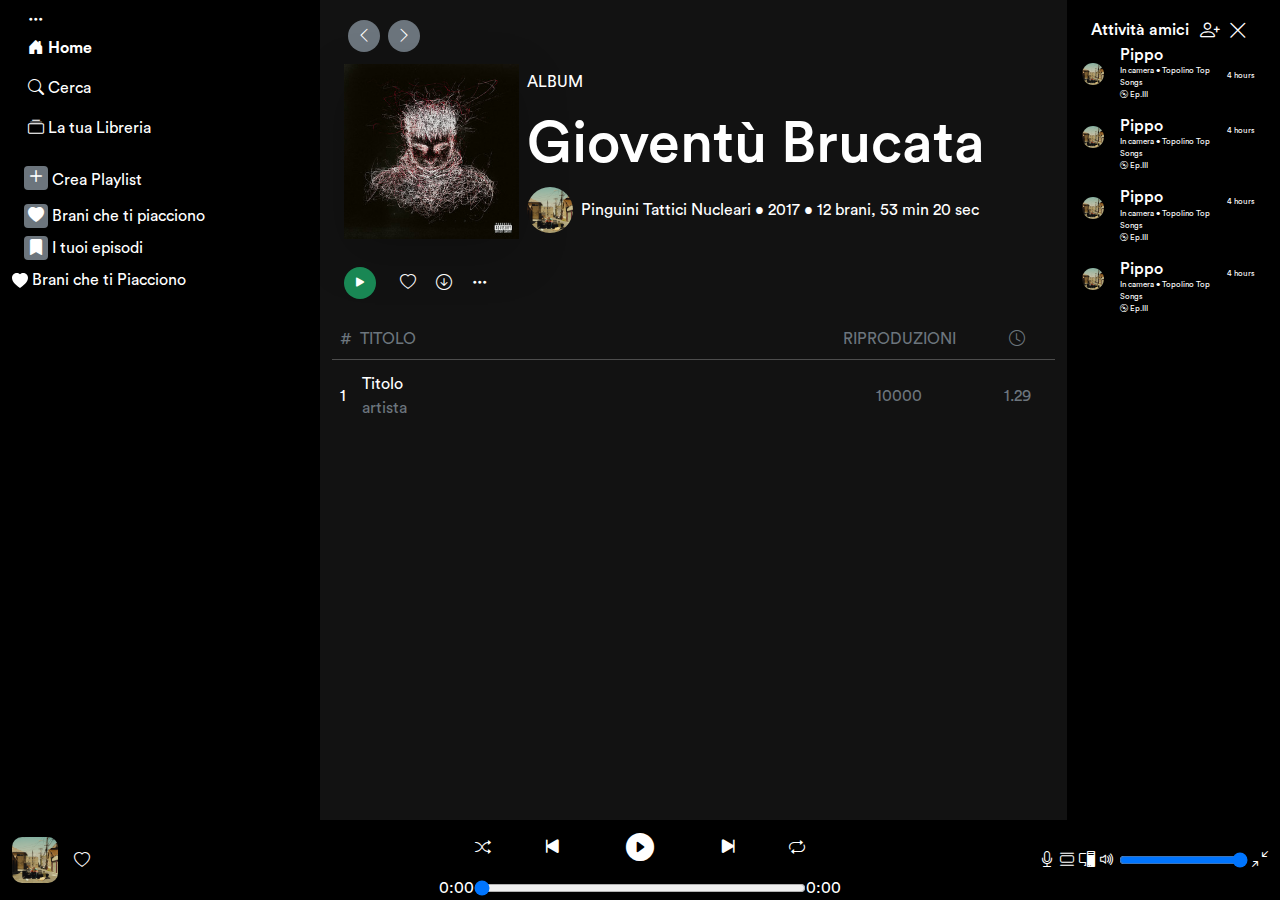
==== album.html @ 93566327 "Commit" ====
<!DOCTYPE html>
<html lang="en">
  <head>
    <meta charset="UTF-8" />
    <meta name="viewport" content="width=device-width, initial-scale=1.0" />
    <title>Album</title>
    <link rel="icon" href="assets/imgs/favicon.svg" type="image/svg+xml" />
    <link
      href="https://cdn.jsdelivr.net/npm/bootstrap@5.3.3/dist/css/bootstrap.min.css"
      rel="stylesheet"
      integrity="sha384-QWTKZyjpPEjISv5WaRU9OFeRpok6YctnYmDr5pNlyT2bRjXh0JMhjY6hW+ALEwIH"
      crossorigin="anonymous"
    />
    <link
      rel="stylesheet"
      href="https://cdn.jsdelivr.net/npm/bootstrap-icons@1.11.3/font/bootstrap-icons.min.css"
    />
    <link rel="stylesheet" href="assets/css/circular-font.css" />
    <link rel="stylesheet" href="assets/css/style.css" />
  </head>

  <body>
    <div class="container-fluid row p-0 m-auto d-flex">
      <aside class="col-12 col-lg-3 order-1 order-lg-0 navigation">
        <nav>
          <div
            class="container d-flex flex-row flex-lg-column justify-content-evenly align-items-center align-items-lg-start my-2 hover"
          >
            <p class="d-none d-lg-block">
              <i class="bi bi-three-dots p-1"></i>
            </p>
            <a
              href="index.html"
              class="px-2 px-lg-0 m-0 mb-lg-2 fw-bold text-decoration-none text-white d-flex flex-column flex-lg-row justify-content-center align-items-center"
            >
              <i class="bi bi-house-door-fill p-1" aria-current="page"></i>
              <span>Home</span>
            </a>
            <a
              href="search.html"
              class="px-2 px-lg-0 m-0 mb-lg-2 text-decoration-none text-white d-flex flex-column flex-lg-row justify-content-center align-items-center"
            >
              <i class="bi bi-search p-1"></i>Cerca
            </a>
            <p
              class="px-2 px-lg-0 m-0 mb-lg-2 d-flex flex-column flex-lg-row justify-content-center align-items-center"
            >
              <i class="bi bi-collection p-1"></i>
              <span>La tua Libreria</span>
            </p>
          </div>
          <div class="container d-none d-lg-block mt-2 hover">
            <p class="mb-2">
              <i
                class="bi bi-plus bg-secondary border-0 rounded-1 text-white fs-4"
              ></i>
              <span>Crea Playlist</span>
            </p>
            <p class="mb-2">
              <i
                class="bi bi-heart-fill bg-secondary border-0 rounded-1 text-white p-1 fs-6"
              ></i>
              Brani che ti piacciono
            </p>
            <p class="mb-2">
              <i
                class="bi bi-bookmark-fill bg-secondary border-0 rounded-1 text-white p-1 fs-6"
              ></i>
              I tuoi episodi
            </p>
          </div>
        </nav>
        <div id="savedPlaylistContainer">
          <p>
            <svg
              xmlns="http://www.w3.org/2000/svg"
              width="16"
              height="16"
              fill="currentColor"
              class="bi bi-heart-fill"
              viewBox="0 0 16 16"
            >
              <path
                fill-rule="evenodd"
                d="M8 1.314C12.438-3.248 23.534 4.735 8 15-7.534 4.736 3.562-3.248 8 1.314"
              />
            </svg>
            Brani che ti Piacciono
          </p>
          <ul id="savedPlaylistItems"></ul>
        </div>
      </aside>
      <main id="wrapperCentral" class="col-12 col-lg-7 order-0 order-lg-1 pt-3">
        <div class="container-fluid">
          <div class="d-none d-lg-flex mb-2">
            <!-- Freccie main -->
            <p class="m-1 bg-secondary rounded-5 p-1 px-2">
              <i class="bi bi-chevron-left"></i>
            </p>
            <p class="m-1 bg-secondary rounded-5 p-1 px-2">
              <i class="bi bi-chevron-right"></i>
            </p>
          </div>
          <div class="d-flex flex-column flex-lg-row align-items-lg-center">
            <!-- Titolo album -->
            <div id="albumImg" class="row col-lg-3 m-0">
              <i class="bi bi-arrow-left col-2 d-lg-none"></i>
              <img
                src="assets/imgs/main/image-1.jpg"
                alt=""
                class="col-8 shadow-lg p-0"
              />
              <p class="col-2 d-lg-none"></p>
            </div>
            <div id="albumTitle" class="col-lg-9 ps-2">
              <p class="d-none d-lg-block">ALBUM</p>
              <h3 class="mt-3 order-2">Gioventù Brucata</h3>
              <div
                class="d-flex flex-column flex-lg-row align-items-lg-center infoAlbum"
              >
                <div class="d-flex align-items-center">
                  <img
                    src="assets/imgs/main/image-12.jpg"
                    alt=""
                    class="rounded-5"
                  />
                  <p class="ms-2">Pinguini Tattici Nucleari</p>
                </div>
                <div class="d-flex">
                  <p class="text-secondary d-lg-none">Album • 2017</p>
                  <p class="d-none d-lg-block order-3">
                    &nbsp;• 2017 • 12 brani, 53 min 20 sec
                  </p>
                </div>
              </div>
            </div>
          </div>
          <div
            class="d-flex justify-content-between justify-content-lg-start mt-2 py-4"
          >
            <div class="order-lg-2">
              <i class="bi bi-heart pe-2 ps-lg-4"></i>
              <i class="bi bi-arrow-down-circle px-2"></i>
              <i class="bi bi-three-dots-vertical d-lg-none px-2"></i>
              <i class="bi bi-three-dots d-none d-lg-inline px-2"></i>
            </div>
            <div class="order-lg-1">
              <i class="bi bi-shuffle d-lg-none mx-2"></i>
              <i class="bi bi-play-fill p-2 bg-success rounded-5"></i>
            </div>
          </div>
        </div>
        <div class="d-none d-lg-flex text-secondary px-2 py-2">
          <div class="col-8 d-flex">
            <p class="d-none d-lg-block pe-2">#</p>
            <p class="">TITOLO</p>
          </div>
          <p class="col-3 text-center">RIPRODUZIONI</p>
          <p class="col-1 text-center"><i class="bi bi-clock"></i></p>
        </div>
        <hr class="m-0 d-none d-lg-block" />
        <div class="mt-1 px-2">
          <div class="d-flex align-items-center py-2">
            <div class="col-11 col-lg-8 d-flex align-items-center">
              <p class="d-none d-lg-block pe-3">1</p>
              <div>
                <p>Titolo</p>
                <p class="text-secondary">artista</p>
              </div>
            </div>
            <p class="text-secondary col-3 d-none d-lg-block text-center">
              10000
            </p>
            <p class="text-secondary col-1 d-none d-lg-block text-center">
              1.29
            </p>
            <p class="text-secondary col-1 d-lg-none">
              <i class="bi bi-three-dots-vertical"></i>
            </p>
          </div>
        </div>
      </main>
      <div id="player" class="d-flex justify-content-center px-0">
        <div id="playerNav" class="container-fluid row rounded-3 bg-dark">
          <div id="trackInfo" class="col-9 col-lg-4 d-flex align-items-center">
            <div id="albumCover" class="">
              <img
                src="assets/imgs/main/image-12.jpg"
                alt=""
                class="rounded-5"
              />
            </div>
            <div id="track" class="ms-2 d-lg-none w-100">
              <h5 id="title" class="m-0 fs-6"></h5>
            </div>
            <div id="trackLg" class="ms-2 d-none d-lg-flex">
              <div>
                <h5 id="titleLg" class="m-0"></h5>
                <p id="artistLg"></p>
              </div>
              <div class="d-flex align-items-end ms-2">
                <i
                  class="bi bi-heart filledHeart text-white d-flex align-items-center"
                ></i>
              </div>
            </div>
          </div>
          <div
            id="buttons"
            class="col-3 d-flex justify-content-end align-items-center d-lg-none"
          >
            <button class="btn text-white fs-1 p-1">
              <i
                class="bi bi-pc-display btn text-white fs-4 p-2 d-flex align-items-center"
              ></i>
            </button>
            <button class="btn text-white fs-1 p-1">
              <i
                class="bi bi-heart-fill filledHeart text-white fs-4 p-2 d-flex align-items-center"
              ></i>
            </button>
            <button class="btn text-white fs-1 p-1">
              <i
                class="bi bi-play-fill p-1 d-flex align-items-center"
                id="playPause"
              ></i>
            </button>
          </div>
          <div id="playerBar" class="col-4 d-none d-lg-block">
            <div class="player-btns d-flex flex-column">
              <div
                class="controls d-flex justify-content-evenly align-items-center"
              >
                <i class="bi bi-shuffle fs-6"></i>
                <i class="bi bi-skip-start-fill btn text-white fs-4"></i>
                <button class="btn">
                  <i
                    class="bi bi-play-circle-fill play-pause text-white fs-3"
                  ></i>
                </button>
                <i class="bi bi-skip-end-fill btn text-white fs-4"></i>
                <i class="bi bi-repeat fs-6"></i>
              </div>
            </div>
          </div>
          <div
            id="playerBtns"
            class="col-4 d-none d-lg-flex align-items-center justify-content-end"
          >
            <div class="extras d-flex w-auto justify-content-between">
              <i class="bi bi-mic"></i>
              <i class="bi bi-view-list ms-1"></i>
              <i class="bi bi-pc-display ms-1"></i>
              <i class="bi bi-volume-up ms-1"></i>
              <input
                type="range"
                class="volume-control ms-1"
                min="0"
                max="100"
                value="100"
              />
              <i
                id="expandeCollapse"
                class="bi bi-arrows-angle-contract ms-1"
              ></i>
            </div>
          </div>
        </div>
      </div>
      <aside
        id="asideFriends"
        class="d-none d-lg-block col-2 order-2 order-lg-2 mt-3"
      >
        <div
          class="container-fluid d-flex d-lg-block d-xl-flex justify-content-between"
        >
          <div class="d-flex justify-content-end align-items-center">
            <h6 class="m-0">Attività amici</h6>
          </div>
          <div id="asideIcons" class="d-flex justify-content-end">
            <i class="bi bi-person-plus fs-5"></i>
            <i id="closeBtn" class="bi bi-x-lg mx-2 fs-5"></i>
          </div>
        </div>
        <div>
          <div class="row">
            <div class="col-3 d-flex justify-content-center align-items-center">
              <img
                src="assets/imgs/main/image-12.jpg"
                alt=""
                class="img-fluid w-75 rounded-5"
              />
            </div>
            <div class="col-6 infos">
              <h6>Pippo</h6>
              <p>In camera • Topolino Top Songs</p>
              <p><i class="bi bi-disc"></i> Ep.III</p>
            </div>
            <div class="col-3 infos mt-4 p-0">4 hours</div>
          </div>
          <div class="row">
            <div class="col-3 d-flex justify-content-center align-items-center">
              <img
                src="assets/imgs/main/image-12.jpg"
                alt=""
                class="img-fluid w-75 rounded-5"
              />
            </div>
            <div class="col-6 infos mt-3">
              <h6>Pippo</h6>
              <p>In camera • Topolino Top Songs</p>
              <p><i class="bi bi-disc"></i> Ep.III</p>
            </div>
            <div class="col-3 infos mt-4 p-0">4 hours</div>
          </div>
          <div class="row">
            <div class="col-3 d-flex justify-content-center align-items-center">
              <img
                src="assets/imgs/main/image-12.jpg"
                alt=""
                class="img-fluid w-75 rounded-5"
              />
            </div>
            <div class="col-6 infos mt-3">
              <h6>Pippo</h6>
              <p>In camera • Topolino Top Songs</p>
              <p><i class="bi bi-disc"></i> Ep.III</p>
            </div>
            <div class="col-3 infos mt-4 p-0">4 hours</div>
          </div>
          <div class="row">
            <div class="col-3 d-flex justify-content-center align-items-center">
              <img
                src="assets/imgs/main/image-12.jpg"
                alt=""
                class="img-fluid w-75 rounded-5"
              />
            </div>
            <div class="col-6 infos mt-3">
              <h6>Pippo</h6>
              <p>In camera • Topolino Top Songs</p>
              <p><i class="bi bi-disc"></i> Ep.III</p>
            </div>
            <div class="col-3 infos mt-4 p-0">4 hours</div>
          </div>
        </div>
      </aside>
    </div>

    <script
      src="https://cdn.jsdelivr.net/npm/bootstrap@5.3.3/dist/js/bootstrap.bundle.min.js"
      integrity="sha384-YvpcrYf0tY3lHB60NNkmXc5s9fDVZLESaAA55NDzOxhy9GkcIdslK1eN7N6jIeHz"
      crossorigin="anonymous"
    ></script>
    <script src="assets/js/favorites.js"></script>
    <script src="assets/js/player.js"></script>
    <script src="assets/js/closeAside.js"></script>
  </body>
</html>
---- assets/css/circular-font.css ----
@font-face {
  font-family: "Circular";
  src: url(../fonts/CircularStd-Light.otf);
  font-weight: 300;
  font-style: normal;
}
@font-face {
  font-family: "Circular";
  src: url(../fonts/CircularStd-LightItalic.otf);
  font-weight: 300;
  font-style: italic;
}
@font-face {
  font-family: "Circular";
  src: url(../fonts/CircularStd-Book.otf);
  font-weight: 400;
  font-style: normal;
}
@font-face {
  font-family: "Circular";
  src: url(../fonts/CircularStd-BookItalic.otf);
  font-weight: 400;
  font-style: italic;
}
@font-face {
  font-family: "Circular";
  src: url(../fonts/CircularStd-Medium.otf);
  font-weight: 500;
  font-style: normal;
}
@font-face {
  font-family: "Circular";
  src: url(../fonts/CircularStd-MediumItalic.otf);
  font-weight: 500;
  font-style: italic;
}
@font-face {
  font-family: "Circular";
  src: url(../fonts/CircularStd-MediumItalic.otf);
  font-weight: 500;
  font-style: italic;
}
@font-face {
  font-family: "Circular";
  src: url(../fonts/CircularStd-Bold.otf);
  font-weight: 700;
  font-style: normal;
}
@font-face {
  font-family: "Circular";
  src: url(../fonts/CircularStd-BoldItalic.otf);
  font-weight: 700;
  font-style: italic;
}
@font-face {
  font-family: "Circular";
  src: url(../fonts/CircularStd-Black.otf);
  font-weight: 900;
  font-style: normal;
}
@font-face {
  font-family: "Circular";
  src: url(../fonts/CircularStd-BlackItalic.otf);
  font-weight: 900;
  font-style: italic;
}
---- assets/css/style.css ----
* {
  box-sizing: border-box;
}

html,
body {
  font-family: 'circular';
  background-color: black;
  color: white;
}

html,
body,
p {
  margin: 0;
  padding: 0;
}

.hover p:hover,
.hover a:hover {
  font-weight: bolder;
  transform: scale(1.1);
  cursor: pointer;
}

.hover i:hover {
  color: grey;
  cursor: pointer;
}

#dropdownBtn {
  background-color: #00000022 !important;
}

#dropdownBtn img {
  width: 30px;
  height: 30px;
  border-radius: 50%;
}

.dropdown-menu li a:hover {
  color: #000000 !important;
}

@media screen and (max-width: 991px) {
  .navigation {
    padding: 0;
    position: fixed;
    bottom: 0;
    height: 85px;
    z-index: 1;
  }

  nav {
    background-color: #000000;
    background: linear-gradient(#0000006e, #000000);
    margin: 0;
    height: 70px;
  }

  #player {
    height: 60px;
    position: fixed;
    bottom: 85px;
  }

  #playerBar {
    background-color: #2c2c2c !important;
    height: 60px;
  }

  .bi-house-door-fill,
  .bi-search,
  .bi-collection {
    font-size: 1.3em;
  }
}

@media screen and (min-width: 992px) {
  #mainContainer {
    height: 100vh;
    overflow: hidden;
  }

  #playerNav {
    height: 80px;
    background-color: #000000 !important;
    padding: 0;
    border-radius: 0 !important;
  }

  /* Left aside (navigation) */
  aside.navigation {
    left: 0;
    z-index: 10;
  }

  /* Right aside (friends activity) */
  aside:not(.navigation) {
    right: 0;
  }

  .trackInfo {
    font-size: 0.8em;
  }

  main {
    height: 100vh;
    overflow-y: auto;
    scroll-behavior: smooth;
    padding-bottom: 80px;
  }

  #randomSong {
    background: linear-gradient(
      to top right,
      rgba(0, 0, 0, 0.9) 0%,
      rgba(106, 106, 106, 0.7) 50%,
      rgba(255, 255, 255, 0.9) 100%
    );
    background-size: 400% 400%;
    border-radius: 10px;
    animation: gradientFlow 15s ease infinite;
    padding: 15px;
    margin: 15px 0 !important;
    box-shadow: 0 10px 25px rgba(0, 0, 0, 0.3);
    transition: all 0.3s ease;
  }

  @keyframes gradientFlow {
    0% {
      background-position: 0% 50%;
    }
    50% {
      background-position: 100% 50%;
    }
    100% {
      background-position: 0% 50%;
    }
  }

  #player {
    position: fixed;
    bottom: 0;
    left: 0;
    right: 0;
    z-index: 20;
  }

  main::-webkit-scrollbar {
    width: 10px;
  }

  main::-webkit-scrollbar-track {
    background: #1a1a1a;
  }

  main::-webkit-scrollbar-thumb {
    background: #404040;
    border-radius: 5px;
  }

  main::-webkit-scrollbar-thumb:hover {
    background: #555;
  }

  #albumCover img {
    border-radius: 10px !important;
  }

  #albumImg img {
    min-width: 100%;
  }
  #albumTitle h3 {
    font-size: 3em;
  }
}

@media screen and (min-width: 1200px) {
  #albumTitle h3 {
    font-size: 3.6em;
  }
}
#BgArtistImg {
  background-image: url('https://cdn-images.dzcdn.net/images/artist/71eeb9e2eeb375df35a3c0654a5a01ab/1000x1000-000000-80-0-0.jpg');
  background-size: 100%;
  background-position: center;
  background-repeat: no-repeat;
}

main {
  background-color: #121212;
}

.cardDiv:hover {
  background-color: #1d1c1c;
  cursor: pointer;
}

.imgsDiv {
  min-width: 82px;
  max-width: 100px;

  min-height: 82px;
  max-height: 100px;
}

#albumCover img {
  max-width: 46px;
}

#track {
  overflow: hidden;
}

#title {
  display: inline-block;
  white-space: nowrap;
  position: relative;
  animation: scroll-text 10s linear 1.5;
}

@keyframes scroll-text {
  from {
    transform: translateX(200%);
  }
  to {
    transform: translateX(-200%);
  }
}

#playPause:hover,
.bi-pc-display:hover,
.bi-heart-fill:hover {
  background-color: #2c2c2c;
}

/*ALBUM*/
#albumCover img,
#albumTitle img {
  max-width: 46px;
}

@media screen and (min-width: 768px) {
  #albumImg img {
    max-width: 70%;
  }
}

@media screen and (min-width: 992px) {
  #albumImg img {
    min-width: 100%;
  }
}

main {
  overflow: scroll auto;
}

#asideIcons i:hover {
  cursor: pointer;
  color: #8a8a8a;
}

.infos {
  font-size: 0.5em;
  padding: 0;
}

.infos h6 {
  margin: 0;
}

/*SEARCH*/

.searchImg {
  transform: rotate(20deg);
  max-width: 40%;
  border-radius: 10px;
  margin-right: -20px;
}

.searchDiv {
  margin-bottom: 140px;
}

/*ARTIST*/
#bgArtistImg {
  height: 40vh;
}

#bgArtistImg img {
  width: 100%;
  height: 100%;
  object-fit: cover;
  filter: brightness(50%);
}

#chevron {
  top: 16px;
  position: absolute;
  left: 16px;
  z-index: 1;
}

.artistInfo {
  margin-top: 200px;
  width: 100%;
  position: absolute;
  bottom: 16px;
  left: 16px;
}

@media screen and (min-width: 992px) {
  .artistInfo h1 {
    font-size: 40px;
  }
}

@media screen and (min-width: 1200px) {
  .artistInfo h1 {
    font-size: 54px;
  }
}

.imgArtist {
  max-width: 56px;
}

#heartArtist {
  right: -5px;
  bottom: -10px;
  border-radius: 50%;
  width: 30px;
  height: 30px;
}

input[type='text'] {
  border: none;
  outline: none;
  background-color: transparent;
}
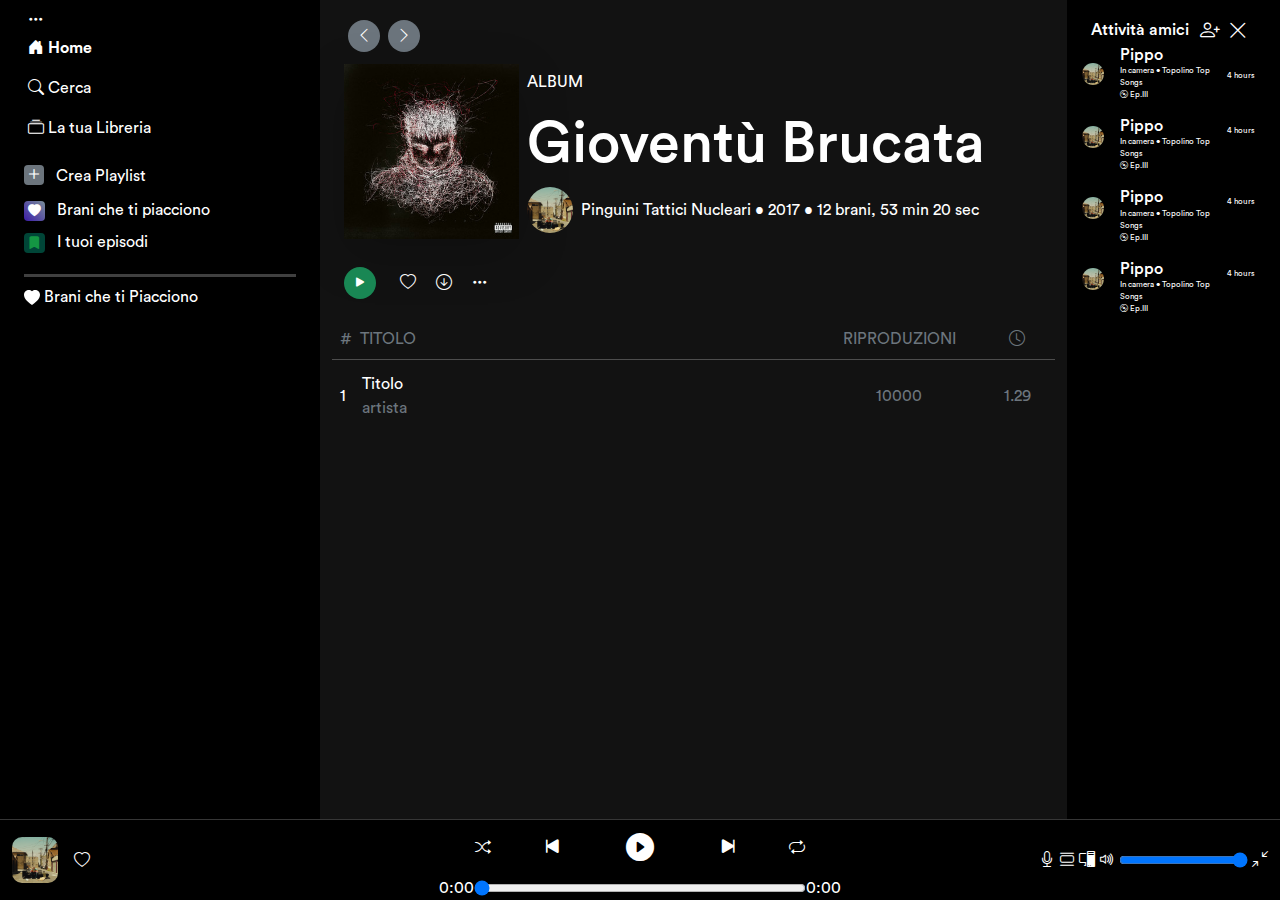
==== commit cd62283f: "Commit" ====
--- a/album.html
+++ b/album.html
@@ -52,25 +52,24 @@
           <div class="container d-none d-lg-block mt-2 hover">
             <p class="mb-2">
               <i
-                class="bi bi-plus bg-secondary border-0 rounded-1 text-white fs-4"
+                class="bi bi-plus bg-secondary border-0 rounded-1 text-white fs-5 me-2"
               ></i>
               <span>Crea Playlist</span>
             </p>
             <p class="mb-2">
               <i
-                class="bi bi-heart-fill bg-secondary border-0 rounded-1 text-white p-1 fs-6"
+                class="bi bi-heart-fill border-0 rounded-1 text-white p-1 me-2 favoritesSong"
               ></i>
               Brani che ti piacciono
             </p>
             <p class="mb-2">
-              <i
-                class="bi bi-bookmark-fill bg-secondary border-0 rounded-1 text-white p-1 fs-6"
-              ></i>
+              <i class="bi bi-bookmark-fill border-0 rounded-1 p-1 me-2"></i>
               I tuoi episodi
             </p>
           </div>
         </nav>
         <div id="savedPlaylistContainer">
+          <hr class="text-white m-0 mb-2 border-3" />
           <p>
             <svg
               xmlns="http://www.w3.org/2000/svg"
@@ -87,7 +86,7 @@
             </svg>
             Brani che ti Piacciono
           </p>
-          <ul id="savedPlaylistItems"></ul>
+          <ul id="savedPlaylistItems" class="mt-2 p-0"></ul>
         </div>
       </aside>
       <main id="wrapperCentral" class="col-12 col-lg-7 order-0 order-lg-1 pt-3">
--- a/assets/css/style.css
+++ b/assets/css/style.css
@@ -40,6 +40,42 @@
 
 .dropdown-menu li a:hover {
   color: #000000 !important;
+}
+.card-title {
+  overflow: hidden;
+  display: -webkit-box;
+  -webkit-line-clamp: 3;
+  -webkit-box-orient: vertical;
+  text-overflow: ellipsis;
+}
+.card {
+  height: 300px;
+}
+
+#savedPlaylistContainer {
+  padding: 12px;
+}
+
+.favoritesSong {
+  background: linear-gradient(45deg, #3b1ca8, #7b8f9a);
+}
+
+.bi-bookmark-fill {
+  color: #149643;
+  background-color: #004537;
+}
+
+.bi-bookmark-fill,
+.favoritesSong {
+  font-size: 0.8em;
+}
+.cardDiv {
+  height: 100px;
+}
+
+.imgsDiv {
+  width: 100px;
+  height: 100px;
 }
 
 @media screen and (max-width: 991px) {
@@ -89,13 +125,11 @@
     border-radius: 0 !important;
   }
 
-  /* Left aside (navigation) */
   aside.navigation {
     left: 0;
     z-index: 10;
   }
 
-  /* Right aside (friends activity) */
   aside:not(.navigation) {
     right: 0;
   }
@@ -141,6 +175,8 @@
 
   #player {
     position: fixed;
+    background-color: #121212;
+    border-top: 1px solid #363636;
     bottom: 0;
     left: 0;
     right: 0;
@@ -174,13 +210,16 @@
   #albumTitle h3 {
     font-size: 3em;
   }
-}
-
-@media screen and (min-width: 1200px) {
-  #albumTitle h3 {
-    font-size: 3.6em;
-  }
-}
+
+  .imgsDiv {
+    min-width: 60px;
+    max-width: 80px;
+
+    min-height: 60px;
+    max-height: 80px;
+  }
+}
+
 #BgArtistImg {
   background-image: url('https://cdn-images.dzcdn.net/images/artist/71eeb9e2eeb375df35a3c0654a5a01ab/1000x1000-000000-80-0-0.jpg');
   background-size: 100%;
@@ -340,3 +379,21 @@
   outline: none;
   background-color: transparent;
 }
+
+@media screen and (min-width: 1200px) {
+  #albumTitle h3 {
+    font-size: 3.6em;
+  }
+  .cardDiv {
+    height: 70px;
+    background-color: #2d2d2d;
+    border-radius: 5px;
+  }
+
+  .imgsDiv {
+    min-width: 50px;
+    max-width: 70px;
+    min-height: 50px;
+    max-height: 70px;
+  }
+}
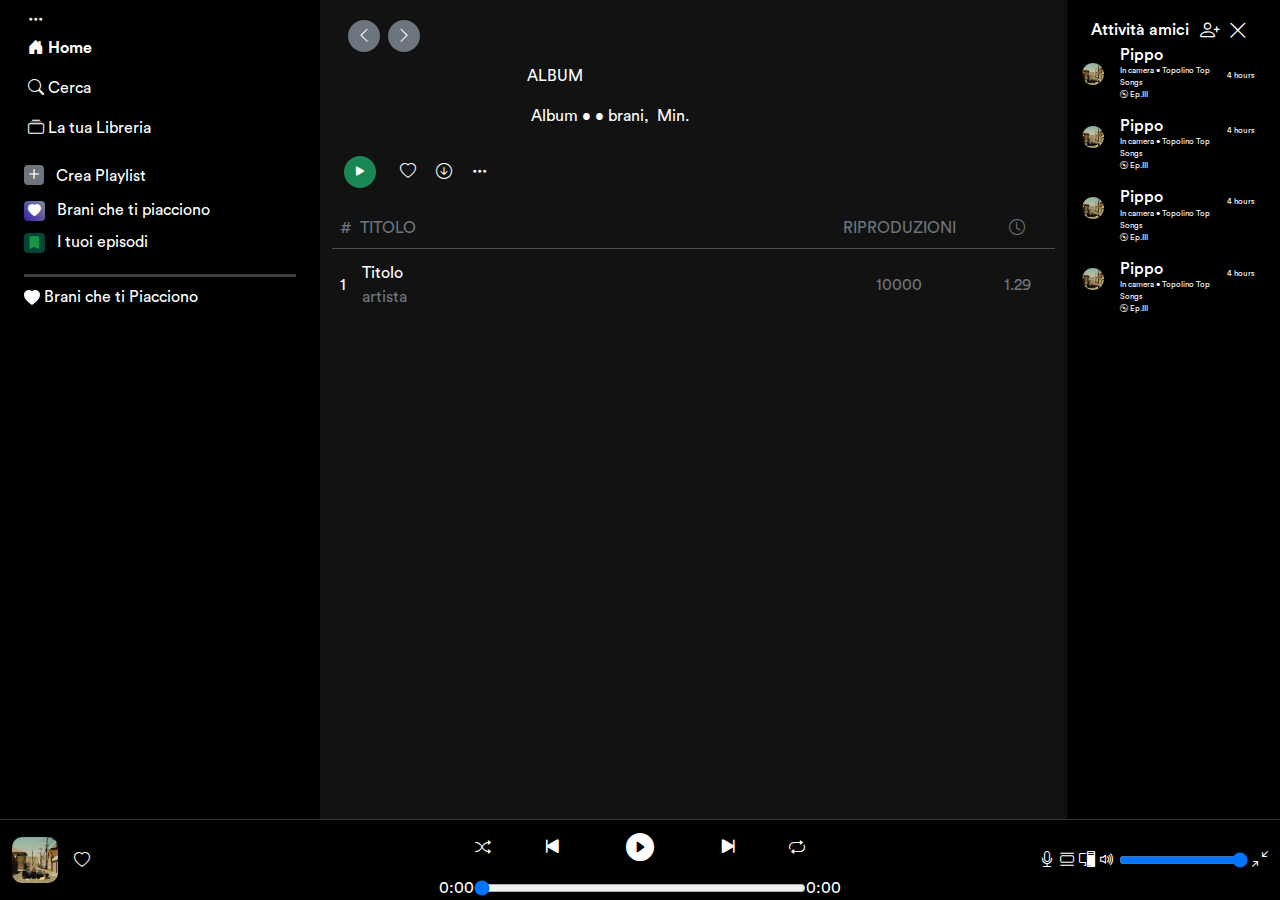
==== commit 07644711: "Commit" ====
--- a/album.html
+++ b/album.html
@@ -104,31 +104,27 @@
             <!-- Titolo album -->
             <div id="albumImg" class="row col-lg-3 m-0">
               <i class="bi bi-arrow-left col-2 d-lg-none"></i>
-              <img
-                src="assets/imgs/main/image-1.jpg"
-                alt=""
-                class="col-8 shadow-lg p-0"
-              />
+              <img id="albumImage" src="" alt="" class="col-8 shadow-lg p-0" />
               <p class="col-2 d-lg-none"></p>
             </div>
-            <div id="albumTitle" class="col-lg-9 ps-2">
+            <div id="albumInfo" class="col-lg-9 ps-2">
               <p class="d-none d-lg-block">ALBUM</p>
-              <h3 class="mt-3 order-2">Gioventù Brucata</h3>
-              <div
-                class="d-flex flex-column flex-lg-row align-items-lg-center infoAlbum"
-              >
+              <h3 id="albumTitle" class="mt-3 order-2"></h3>
+              <div class="infoAlbum">
                 <div class="d-flex align-items-center">
-                  <img
-                    src="assets/imgs/main/image-12.jpg"
-                    alt=""
-                    class="rounded-5"
-                  />
-                  <p class="ms-2">Pinguini Tattici Nucleari</p>
+                  <img id="artistImg" src="" alt="" class="rounded-5" />
+                  <p id="artistName" class="ms-2"></p>
                 </div>
-                <div class="d-flex">
-                  <p class="text-secondary d-lg-none">Album • 2017</p>
+                <div>
+                  <p class="text-secondary d-lg-none">
+                    Album • <span id="albumReleaseSm"></span>
+                  </p>
+
                   <p class="d-none d-lg-block order-3">
-                    &nbsp;• 2017 • 12 brani, 53 min 20 sec
+                    &nbsp;Album • <span id="albumReleaseLg"></span>
+                    <span id="albumReleaseLg"></span> •
+                    <span id="songsNum"></span> brani,
+                    <span id="albumDuration"></span>&nbsp;Min.
                   </p>
                 </div>
               </div>
@@ -138,7 +134,7 @@
             class="d-flex justify-content-between justify-content-lg-start mt-2 py-4"
           >
             <div class="order-lg-2">
-              <i class="bi bi-heart pe-2 ps-lg-4"></i>
+              <i class="heartIcon bi bi-heart pe-2 ps-lg-4"></i>
               <i class="bi bi-arrow-down-circle px-2"></i>
               <i class="bi bi-three-dots-vertical d-lg-none px-2"></i>
               <i class="bi bi-three-dots d-none d-lg-inline px-2"></i>
@@ -159,7 +155,7 @@
         </div>
         <hr class="m-0 d-none d-lg-block" />
         <div class="mt-1 px-2">
-          <div class="d-flex align-items-center py-2">
+          <div id="songsContainer" class="d-flex align-items-center py-2">
             <div class="col-11 col-lg-8 d-flex align-items-center">
               <p class="d-none d-lg-block pe-3">1</p>
               <div>
@@ -199,7 +195,7 @@
               </div>
               <div class="d-flex align-items-end ms-2">
                 <i
-                  class="bi bi-heart filledHeart text-white d-flex align-items-center"
+                  class="heartIcon bi bi-heart filledHeart text-white d-flex align-items-center"
                 ></i>
               </div>
             </div>
@@ -215,7 +211,7 @@
             </button>
             <button class="btn text-white fs-1 p-1">
               <i
-                class="bi bi-heart-fill filledHeart text-white fs-4 p-2 d-flex align-items-center"
+                class="heartIcon bi bi-heart-fill filledHeart text-white fs-4 p-2 d-flex align-items-center"
               ></i>
             </button>
             <button class="btn text-white fs-1 p-1">
@@ -353,6 +349,7 @@
     ></script>
     <script src="assets/js/favorites.js"></script>
     <script src="assets/js/player.js"></script>
+    <script src="assets/js/album.js"></script>
     <script src="assets/js/closeAside.js"></script>
   </body>
 </html>
--- a/assets/css/style.css
+++ b/assets/css/style.css
@@ -207,7 +207,7 @@
   #albumImg img {
     min-width: 100%;
   }
-  #albumTitle h3 {
+  #albumInfo h3 {
     font-size: 3em;
   }
 
@@ -276,7 +276,7 @@
 
 /*ALBUM*/
 #albumCover img,
-#albumTitle img {
+#albumInfo img {
   max-width: 46px;
 }
 
@@ -381,7 +381,7 @@
 }
 
 @media screen and (min-width: 1200px) {
-  #albumTitle h3 {
+  #albumInfo h3 {
     font-size: 3.6em;
   }
   .cardDiv {
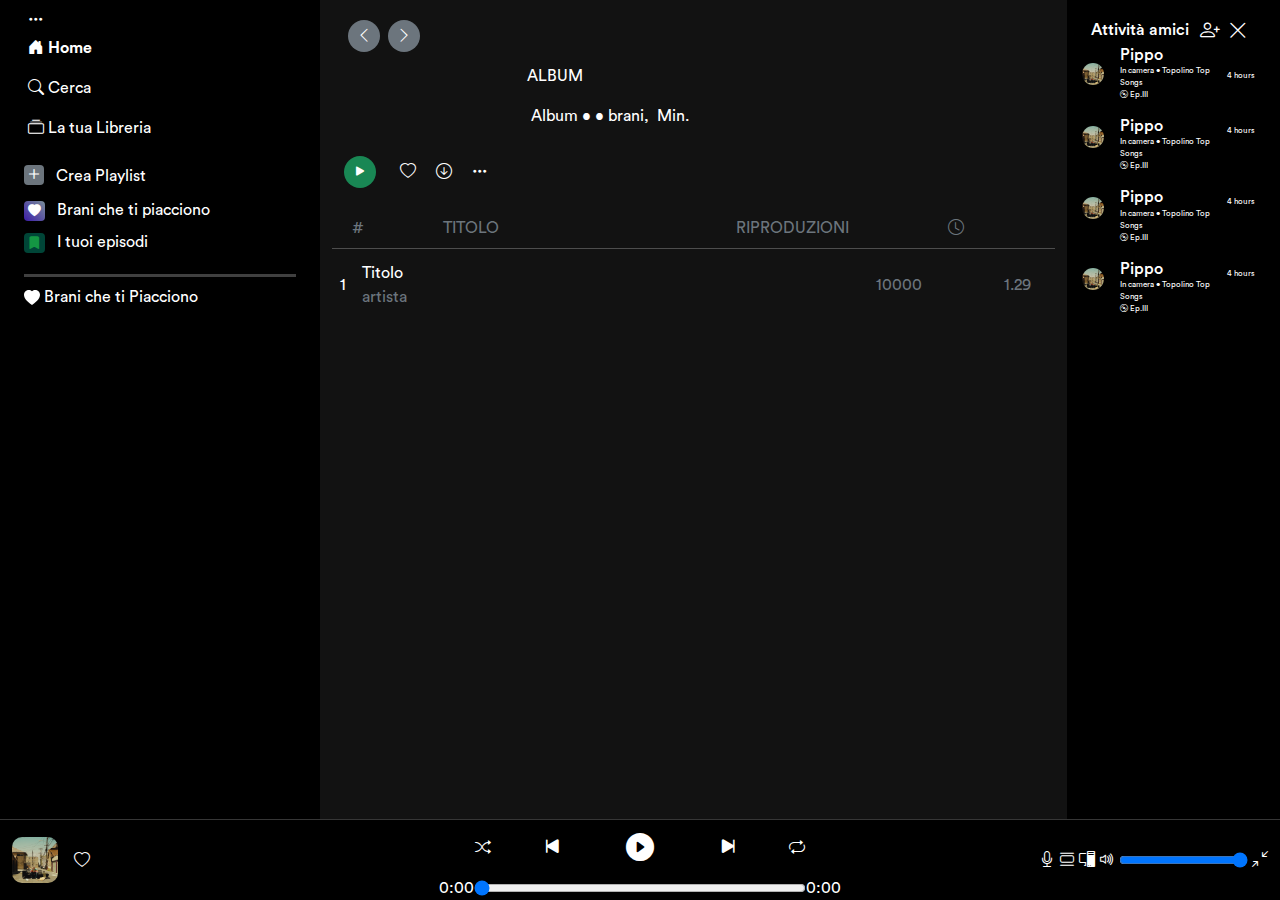
==== commit 8093b5de: "SCIANTALLLLL" ====
--- a/album.html
+++ b/album.html
@@ -146,12 +146,12 @@
           </div>
         </div>
         <div class="d-none d-lg-flex text-secondary px-2 py-2">
-          <div class="col-8 d-flex">
-            <p class="d-none d-lg-block pe-2">#</p>
-            <p class="">TITOLO</p>
-          </div>
-          <p class="col-3 text-center">RIPRODUZIONI</p>
-          <p class="col-1 text-center"><i class="bi bi-clock"></i></p>
+          <div class="col-7 row">
+            <p class="d-none d-lg-block ps-4 col-3">#</p>
+            <p class="col-9">TITOLO</p>
+          </div>
+          <p class="col-3 text-center pe-5">RIPRODUZIONI</p>
+          <p class="col-2 text-center pe-3"><i class="bi bi-clock"></i></p>
         </div>
         <hr class="m-0 d-none d-lg-block" />
         <div class="mt-1 px-2">
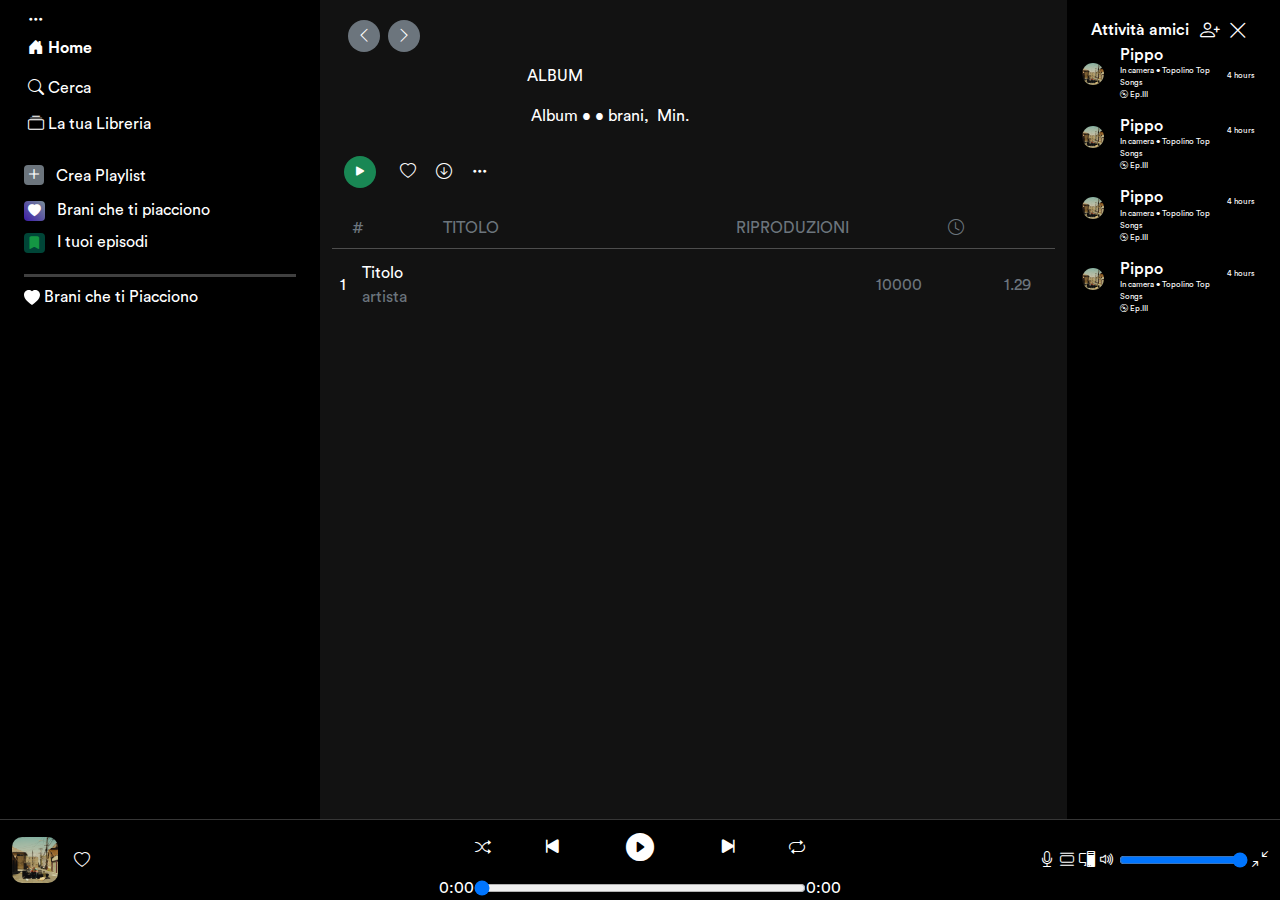
==== commit 2e3f0669: "Commit" ====
--- a/album.html
+++ b/album.html
@@ -45,8 +45,13 @@
             <p
               class="px-2 px-lg-0 m-0 mb-lg-2 d-flex flex-column flex-lg-row justify-content-center align-items-center"
             >
-              <i class="bi bi-collection p-1"></i>
-              <span>La tua Libreria</span>
+              <a
+                href="myLibrary.html"
+                class="px-2 px-lg-0 m-0 mb-lg-2 text-decoration-none text-white d-flex flex-column flex-lg-row justify-content-center align-items-center"
+              >
+                <i class="bi bi-collection px-1"></i>
+                <span>La tua Libreria</span>
+              </a>
             </p>
           </div>
           <div class="container d-none d-lg-block mt-2 hover">
@@ -141,7 +146,10 @@
             </div>
             <div class="order-lg-1">
               <i class="bi bi-shuffle d-lg-none mx-2"></i>
-              <i class="bi bi-play-fill p-2 bg-success rounded-5"></i>
+              <i
+                id="playAlbum"
+                class="bi bi-play-fill p-2 bg-success rounded-5"
+              ></i>
             </div>
           </div>
         </div>
--- a/assets/css/style.css
+++ b/assets/css/style.css
@@ -54,6 +54,27 @@
 
 #savedPlaylistContainer {
   padding: 12px;
+}
+#savedPlaylistItems {
+  height: 56vh;
+  overflow: scroll;
+}
+
+#savedPlaylistItems::-webkit-scrollbar {
+  width: 10px;
+}
+
+#savedPlaylistItems::-webkit-scrollbar-track {
+  background: #1a1a1a;
+}
+
+#savedPlaylistItems::-webkit-scrollbar-thumb {
+  background: #404040;
+  border-radius: 5px;
+}
+
+#savedPlaylistItems::-webkit-scrollbar-thumb:hover {
+  background: #555;
 }
 
 .favoritesSong {
@@ -109,6 +130,10 @@
   .bi-search,
   .bi-collection {
     font-size: 1.3em;
+  }
+
+  #artistContainer {
+    margin-bottom: 120px;
   }
 }
 
@@ -350,6 +375,33 @@
   left: 16px;
 }
 
+.durationAndListening {
+  font-size: 0.8em;
+}
+
+.track-item:hover {
+  background-color: rgba(255, 255, 255, 0.1);
+}
+
+.track-title:hover {
+  text-decoration: underline;
+}
+
+#trackInfo a {
+  text-decoration: none;
+}
+
+#trackInfo a:hover,
+.trackInfo:hover,
+.songTitleInAlbum:hover {
+  text-decoration: underline;
+}
+
+.trackInfo,
+.songTitleInAlbum {
+  cursor: pointer;
+}
+
 @media screen and (min-width: 992px) {
   .artistInfo h1 {
     font-size: 40px;
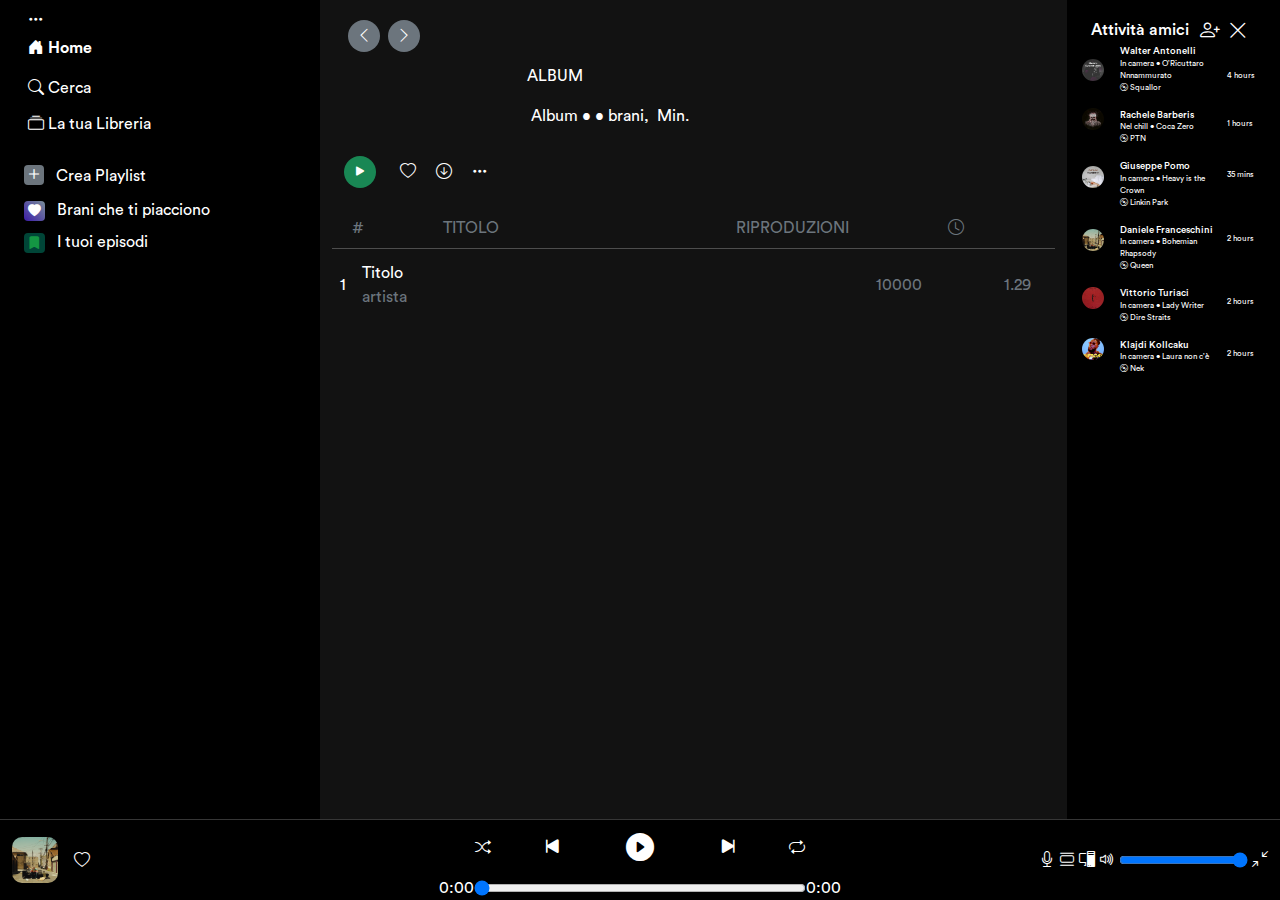
==== commit cd3f704a: "Ultimo Commit" ====
--- a/album.html
+++ b/album.html
@@ -61,7 +61,7 @@
               ></i>
               <span>Crea Playlist</span>
             </p>
-            <p class="mb-2">
+            <p class="mb-2 openCloseFav">
               <i
                 class="bi bi-heart-fill border-0 rounded-1 text-white p-1 me-2 favoritesSong"
               ></i>
@@ -73,7 +73,7 @@
             </p>
           </div>
         </nav>
-        <div id="savedPlaylistContainer">
+        <div id="savedPlaylistContainer" class="pe-0 d-none">
           <hr class="text-white m-0 mb-2 border-3" />
           <p>
             <svg
@@ -139,7 +139,7 @@
             class="d-flex justify-content-between justify-content-lg-start mt-2 py-4"
           >
             <div class="order-lg-2">
-              <i class="heartIcon bi bi-heart pe-2 ps-lg-4"></i>
+              <i class="albumHeart bi bi-heart pe-2 ps-lg-4"></i>
               <i class="bi bi-arrow-down-circle px-2"></i>
               <i class="bi bi-three-dots-vertical d-lg-none px-2"></i>
               <i class="bi bi-three-dots d-none d-lg-inline px-2"></i>
@@ -289,62 +289,92 @@
           <div class="row">
             <div class="col-3 d-flex justify-content-center align-items-center">
               <img
+                src="assets/imgs/main/image-3.jpg"
+                alt=""
+                class="img-fluid w-75 rounded-5"
+              />
+            </div>
+            <div class="col-6 infos">
+              <h6 class="friends">Walter Antonelli</h6>
+              <p>In camera • O'Ricuttaro Nnnammurato</p>
+              <p><i class="bi bi-disc"></i> Squallor</p>
+            </div>
+            <div class="col-3 infos mt-4 p-0">4 hours</div>
+          </div>
+          <div class="row">
+            <div class="col-3 d-flex justify-content-center align-items-center">
+              <img
+                src="assets/imgs/main/image-1.jpg"
+                alt=""
+                class="img-fluid w-75 rounded-5"
+              />
+            </div>
+            <div class="col-6 infos mt-3">
+              <h6 class="friends">Rachele Barberis</h6>
+              <p>Nel chill • Coca Zero</p>
+              <p><i class="bi bi-disc"></i> PTN</p>
+            </div>
+            <div class="col-3 infos mt-4 p-0">1 hours</div>
+          </div>
+          <div class="row">
+            <div class="col-3 d-flex justify-content-center align-items-center">
+              <img
+                src="assets/imgs/main/image-7.jpg"
+                alt=""
+                class="img-fluid w-75 rounded-5"
+              />
+            </div>
+            <div class="col-6 infos mt-3">
+              <h6 class="friends">Giuseppe Pomo</h6>
+              <p>In camera • Heavy is the Crown</p>
+              <p><i class="bi bi-disc"></i> Linkin Park</p>
+            </div>
+            <div class="col-3 infos mt-4 p-0">35 mins</div>
+          </div>
+          <div class="row">
+            <div class="col-3 d-flex justify-content-center align-items-center">
+              <img
                 src="assets/imgs/main/image-12.jpg"
                 alt=""
                 class="img-fluid w-75 rounded-5"
               />
             </div>
-            <div class="col-6 infos">
-              <h6>Pippo</h6>
-              <p>In camera • Topolino Top Songs</p>
-              <p><i class="bi bi-disc"></i> Ep.III</p>
-            </div>
-            <div class="col-3 infos mt-4 p-0">4 hours</div>
-          </div>
-          <div class="row">
-            <div class="col-3 d-flex justify-content-center align-items-center">
-              <img
-                src="assets/imgs/main/image-12.jpg"
-                alt=""
-                class="img-fluid w-75 rounded-5"
-              />
-            </div>
-            <div class="col-6 infos mt-3">
-              <h6>Pippo</h6>
-              <p>In camera • Topolino Top Songs</p>
-              <p><i class="bi bi-disc"></i> Ep.III</p>
-            </div>
-            <div class="col-3 infos mt-4 p-0">4 hours</div>
-          </div>
-          <div class="row">
-            <div class="col-3 d-flex justify-content-center align-items-center">
-              <img
-                src="assets/imgs/main/image-12.jpg"
-                alt=""
-                class="img-fluid w-75 rounded-5"
-              />
-            </div>
-            <div class="col-6 infos mt-3">
-              <h6>Pippo</h6>
-              <p>In camera • Topolino Top Songs</p>
-              <p><i class="bi bi-disc"></i> Ep.III</p>
-            </div>
-            <div class="col-3 infos mt-4 p-0">4 hours</div>
-          </div>
-          <div class="row">
-            <div class="col-3 d-flex justify-content-center align-items-center">
-              <img
-                src="assets/imgs/main/image-12.jpg"
-                alt=""
-                class="img-fluid w-75 rounded-5"
-              />
-            </div>
-            <div class="col-6 infos mt-3">
-              <h6>Pippo</h6>
-              <p>In camera • Topolino Top Songs</p>
-              <p><i class="bi bi-disc"></i> Ep.III</p>
-            </div>
-            <div class="col-3 infos mt-4 p-0">4 hours</div>
+            <div class="col-6 infos mt-3">
+              <h6 class="friends">Daniele Franceschini</h6>
+              <p>In camera • Bohemian Rhapsody</p>
+              <p><i class="bi bi-disc"></i> Queen</p>
+            </div>
+            <div class="col-3 infos mt-4 p-0">2 hours</div>
+          </div>
+          <div class="row">
+            <div class="col-3 d-flex justify-content-center align-items-center">
+              <img
+                src="assets/imgs/main/image-11.jpg"
+                alt=""
+                class="img-fluid w-75 rounded-5"
+              />
+            </div>
+            <div class="col-6 infos mt-3">
+              <h6 class="friends">Vittorio Turiaci</h6>
+              <p>In camera • Lady Writer</p>
+              <p><i class="bi bi-disc"></i> Dire Straits</p>
+            </div>
+            <div class="col-3 infos mt-4 p-0">2 hours</div>
+          </div>
+          <div class="row">
+            <div class="col-3 d-flex justify-content-center align-items-center">
+              <img
+                src="assets/imgs/main/image-17.jpg"
+                alt=""
+                class="img-fluid w-75 rounded-5"
+              />
+            </div>
+            <div class="col-6 infos mt-3">
+              <h6 class="friends">Klajdi Kollcaku</h6>
+              <p>In camera • Laura non c'è</p>
+              <p><i class="bi bi-disc"></i> Nek</p>
+            </div>
+            <div class="col-3 infos mt-4 p-0">2 hours</div>
           </div>
         </div>
       </aside>
--- a/assets/css/style.css
+++ b/assets/css/style.css
@@ -56,7 +56,7 @@
   padding: 12px;
 }
 #savedPlaylistItems {
-  height: 56vh;
+  height: 60vh;
   overflow: scroll;
 }
 
@@ -97,6 +97,10 @@
 .imgsDiv {
   width: 100px;
   height: 100px;
+}
+
+.card {
+  border: none;
 }
 
 @media screen and (max-width: 991px) {
@@ -135,6 +139,10 @@
   #artistContainer {
     margin-bottom: 120px;
   }
+}
+
+.friends {
+  font-size: 1.2em;
 }
 
 @media screen and (min-width: 992px) {
@@ -348,6 +356,10 @@
   margin-bottom: 140px;
 }
 
+.searchList:hover {
+  background-color: #2d2d2d;
+}
+
 /*ARTIST*/
 #bgArtistImg {
   height: 40vh;
@@ -387,19 +399,34 @@
   text-decoration: underline;
 }
 
+.card-title a,
 #trackInfo a {
   text-decoration: none;
 }
 
+.card-title a:hover,
 #trackInfo a:hover,
 .trackInfo:hover,
-.songTitleInAlbum:hover {
+.songTitleInAlbum:hover,
+.favoriteTitle:hover {
   text-decoration: underline;
 }
 
+.card-title a,
 .trackInfo,
-.songTitleInAlbum {
+.songTitleInAlbum,
+.favoriteTitle {
   cursor: pointer;
+}
+
+/*SAVED PLAYLIST*/
+
+#savedPlaylistContainer {
+  padding-left: 12px;
+}
+
+#savedPlaylistItems li {
+  padding-right: 15px;
 }
 
 @media screen and (min-width: 992px) {
